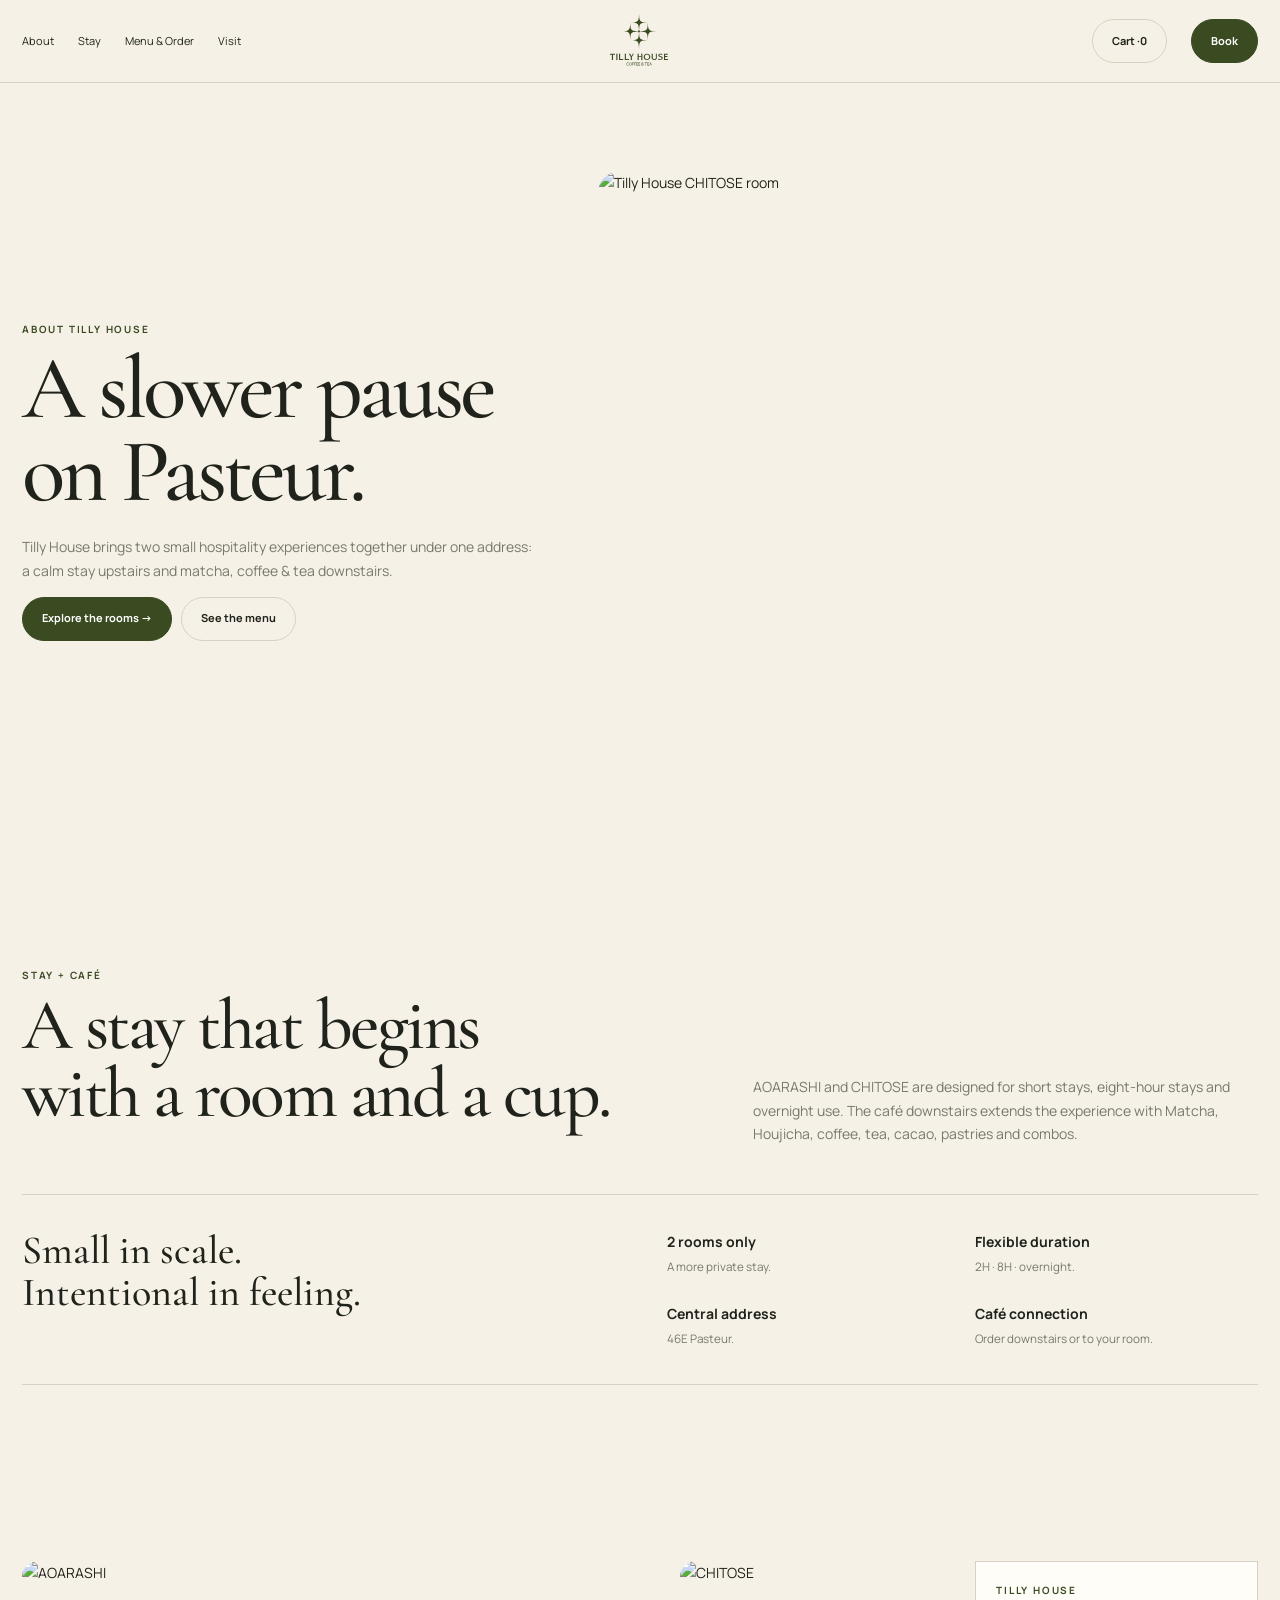
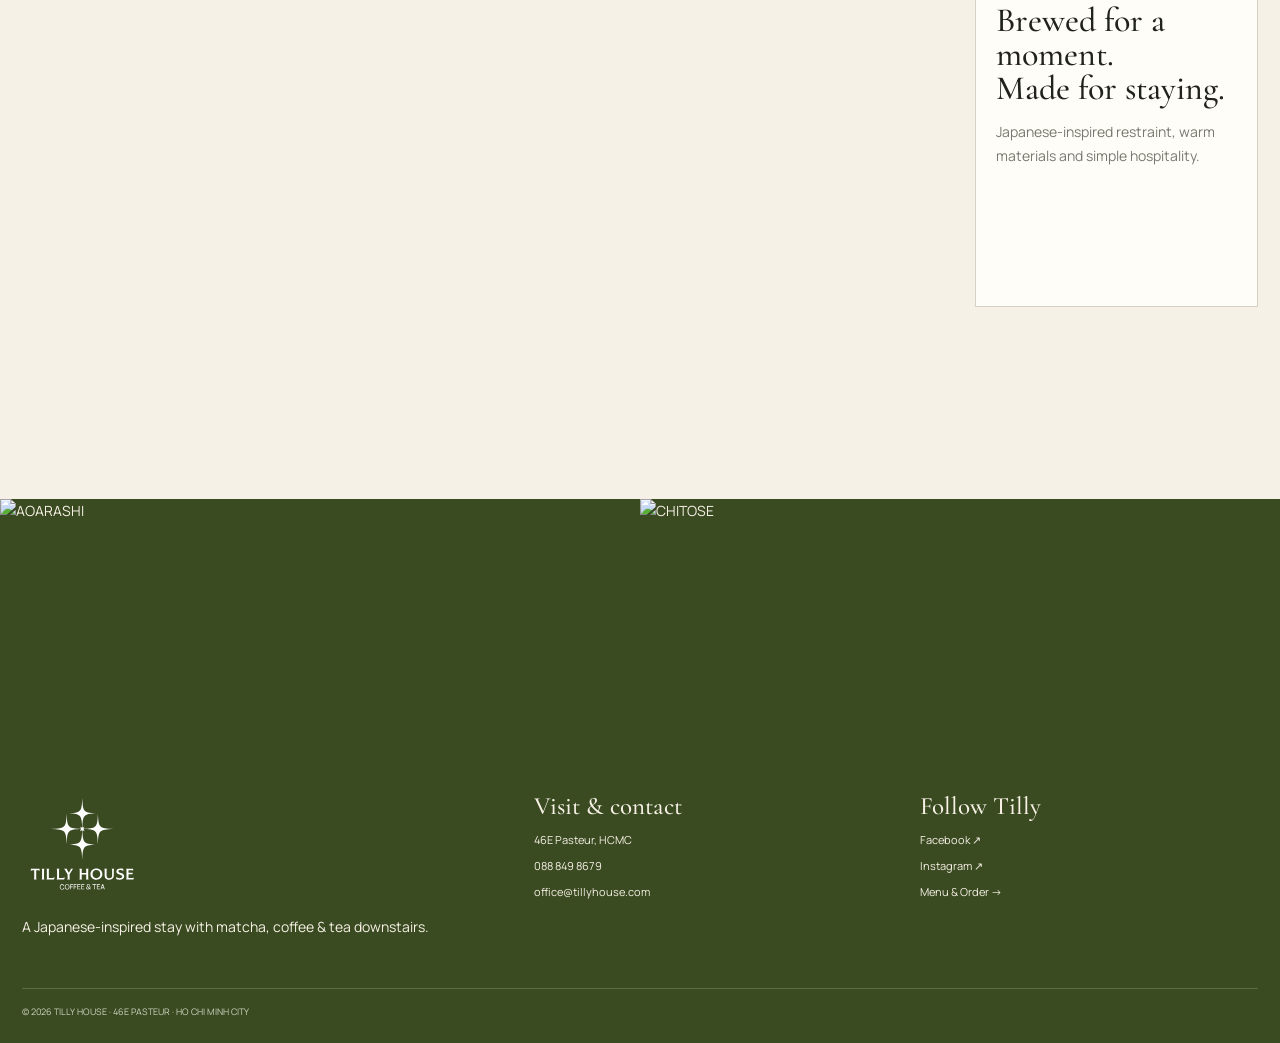
==== about.html @ d951f820 "Add About page" ====
<!doctype html><html lang="en"><head><meta charset="utf-8"><meta name="viewport" content="width=device-width,initial-scale=1"><title>About — Tilly House</title><meta name="description" content="About Tilly House, a two-room stay with matcha, coffee and tea at 46E Pasteur, Ho Chi Minh City."><link rel="stylesheet" href="/styles.css"><script defer src="/shell.js"></script><script defer src="/app.js"></script></head><body><main><section class="page-section"><div class="container page-hero"><div class="page-copy"><div class="eyebrow">About Tilly House</div><h1 class="display">A slower pause<br>on Pasteur.</h1><p class="muted">Tilly House brings two small hospitality experiences together under one address: a calm stay upstairs and matcha, coffee & tea downstairs.</p><div class="actions"><a class="btn" href="/stay">Explore the rooms →</a><a class="btn ghost" href="/menu">See the menu</a></div></div><img class="page-image" src="https://static.wixstatic.com/media/dda805_622a36ee95bb4ed0938bbeca14147a1e~mv2.jpg/v1/fill/w_1600,h_1192,al_c,q_90,enc_auto/TH_TheMoon_01.jpg" alt="Tilly House CHITOSE room"></div></section><section class="page-section"><div class="container"><div class="section-head"><div><div class="eyebrow">Stay + Café</div><h2 class="h2">A stay that begins<br>with a room and a cup.</h2></div><p class="muted">AOARASHI and CHITOSE are designed for short stays, eight-hour stays and overnight use. The café downstairs extends the experience with Matcha, Houjicha, coffee, tea, cacao, pastries and combos.</p></div><div class="concept-strip"><div class="concept-quote">Small in scale.<br>Intentional in feeling.</div><div class="facts"><div><b>2 rooms only</b><small>A more private stay.</small></div><div><b>Flexible duration</b><small>2H · 8H · overnight.</small></div><div><b>Central address</b><small>46E Pasteur.</small></div><div><b>Café connection</b><small>Order downstairs or to your room.</small></div></div></div></div></section><section class="page-section"><div class="container gallery"><img src="https://static.wixstatic.com/media/dda805_2f60b7f9de6e4be98118eeb10ded06f4~mv2.png/v1/crop/x_121,y_0,w_932,h_898/fill/w_1200,h_1156,al_c,q_90,enc_auto/Artboard%20212x.png" alt="AOARASHI"><img src="https://static.wixstatic.com/media/dda805_622a36ee95bb4ed0938bbeca14147a1e~mv2.jpg/v1/fill/w_1600,h_1192,al_c,q_90,enc_auto/TH_TheMoon_01.jpg" alt="CHITOSE"><div class="menu-note"><div class="eyebrow">Tilly House</div><h3 class="h3">Brewed for a moment.<br>Made for staying.</h3><p class="muted">Japanese-inspired restraint, warm materials and simple hospitality.</p></div></div></section></main></body></html>
---- styles.css ----
@import url('https://fonts.googleapis.com/css2?family=Cormorant+Garamond:wght@400;500;600&family=Manrope:wght@400;500;600;700&display=swap');
:root{--green:#3A4A21;--green2:#69764c;--cream:#f6f1e7;--paper:#fffdf8;--sand:#ebe3d6;--ink:#20231b;--muted:#77786f;--line:#d8d0c4;--serif:'Cormorant Garamond',Georgia,serif;--sans:'Manrope',Arial,sans-serif;--radius:22px;--max:1280px}*{box-sizing:border-box}html{scroll-behavior:smooth}body{margin:0;background:var(--cream);color:var(--ink);font:14px/1.7 var(--sans);-webkit-font-smoothing:antialiased}a{color:inherit;text-decoration:none}button,input,select,textarea{font:inherit}img{max-width:100%;display:block}.container{width:min(var(--max),calc(100% - 44px));margin:auto}.serif{font-family:var(--serif)}.eyebrow{font-size:10px;letter-spacing:.18em;text-transform:uppercase;color:var(--green);font-weight:700}.muted{color:var(--muted)}.display{font:500 clamp(56px,7vw,104px)/.92 var(--serif);letter-spacing:-.045em;margin:10px 0 22px}.h2{font:500 clamp(46px,5.6vw,78px)/.95 var(--serif);letter-spacing:-.035em;margin:8px 0 18px}.h3{font:500 34px/1 var(--serif);margin:5px 0 12px}.btn{display:inline-flex;align-items:center;justify-content:center;min-height:44px;padding:0 19px;border-radius:999px;border:1px solid var(--green);background:var(--green);color:#fff;font-size:11px;font-weight:700;cursor:pointer;transition:.2s}.btn:hover{transform:translateY(-1px);opacity:.92}.btn.ghost{background:transparent;color:var(--ink);border-color:var(--line)}.btn.light{background:#fff;color:var(--green);border-color:#fff}.actions{display:flex;gap:9px;flex-wrap:wrap}.site-header{position:sticky;top:0;z-index:50;background:rgba(246,241,231,.93);backdrop-filter:blur(16px);border-bottom:1px solid var(--line)}.nav{height:82px;display:grid;grid-template-columns:1fr auto 1fr;align-items:center}.nav-links,.nav-actions{display:flex;gap:24px;align-items:center}.nav-actions{justify-content:flex-end}.nav-links a{font-size:11px}.brand img{height:62px;width:auto}.mobile-toggle{display:none;background:none;border:0;font-size:22px}.mobile-panel{display:none}.page-section{padding:88px 0}.hero{padding:34px 0 92px}.hero-grid,.two-col,.room-row,.page-hero,.visit-grid{display:grid;grid-template-columns:.88fr 1.12fr;gap:58px;align-items:center}.hero-copy p,.page-copy p{max-width:540px}.hero-image,.room-image,.page-image{width:100%;height:620px;object-fit:cover;border-radius:var(--radius)}.statline{display:flex;gap:28px;border-top:1px solid var(--line);margin-top:30px;padding-top:18px}.statline b{display:block;font:600 28px var(--serif)}.statline small{color:var(--muted)}.section-head{display:grid;grid-template-columns:1fr .75fr;gap:58px;align-items:end;margin-bottom:48px}.section-head p{margin:0;max-width:500px}.concept-strip{display:grid;grid-template-columns:1fr 1fr;gap:54px;border-block:1px solid var(--line);padding:35px 0}.concept-quote{font:500 40px/1.04 var(--serif)}.facts{display:grid;grid-template-columns:1fr 1fr;gap:24px}.facts b{display:block}.facts small{color:var(--muted)}.room-row{grid-template-columns:1.16fr .84fr;margin-bottom:100px}.room-row.reverse{grid-template-columns:.84fr 1.16fr}.room-row.reverse .room-image{order:2}.room-title{font:500 clamp(54px,6vw,86px)/.9 var(--serif);margin:5px 0 4px}.jp{font:500 25px var(--serif);color:#8a6e58}.chips{display:flex;flex-wrap:wrap;gap:8px;margin:18px 0}.chip{padding:7px 10px;border:1px solid var(--line);border-radius:999px;font-size:9px}.prices{margin:20px 0}.price{display:grid;grid-template-columns:1fr auto;align-items:end;padding:11px 0;border-bottom:1px solid var(--line)}.price:first-child{border-top:1px solid var(--ink)}.price b{font:600 27px var(--serif)}.band{background:var(--sand);padding:88px 0}.cafe-band{display:grid;grid-template-columns:1.15fr .85fr;gap:58px;align-items:center}.cafe-band img{height:500px;width:100%;object-fit:cover;border-radius:var(--radius)}.gallery{display:grid;grid-template-columns:1.6fr .7fr .7fr;gap:12px}.gallery img{height:370px;width:100%;object-fit:cover;border-radius:16px}.amenities{display:grid;grid-template-columns:repeat(4,1fr);border-top:1px solid var(--line);border-left:1px solid var(--line)}.amenity{padding:24px;border-right:1px solid var(--line);border-bottom:1px solid var(--line)}.amenity b{display:block;font:500 22px var(--serif);margin-bottom:5px}.menu-hero{padding-bottom:45px}.menu-wrap{display:grid;grid-template-columns:210px 1fr;gap:34px;align-items:start}.menu-cats{position:sticky;top:110px;display:grid}.menu-cats button{padding:12px 0;text-align:left;border:0;border-bottom:1px solid var(--line);background:none;cursor:pointer;color:var(--muted)}.menu-cats button.active{color:var(--green);font-weight:700}.menu-grid{display:grid;grid-template-columns:repeat(2,1fr);border-top:1px solid var(--line);border-left:1px solid var(--line)}.menu-item{padding:18px;min-height:190px;border-right:1px solid var(--line);border-bottom:1px solid var(--line);display:flex;flex-direction:column;background:rgba(255,253,248,.35)}.menu-item:hover{background:var(--paper)}.menu-item h3{font-size:13px;margin:10px 0 0}.menu-item .en{font-size:11px;color:var(--muted)}.menu-item-foot{display:flex;align-items:end;justify-content:space-between;margin-top:auto;gap:16px}.menu-item-foot b{font:600 25px var(--serif)}.round-add{width:36px;height:36px;border:0;border-radius:50%;background:var(--green);color:#fff;font-size:18px;cursor:pointer}.menu-note{padding:20px;border:1px solid var(--line);margin-bottom:24px;background:var(--paper)}.booking-grid{display:grid;grid-template-columns:.8fr 1.2fr;gap:60px;align-items:start}.booking-rates{position:sticky;top:110px}.booking-form{display:grid;grid-template-columns:1fr 1fr;gap:12px;background:var(--paper);padding:26px;border-radius:20px;border:1px solid var(--line)}.field{width:100%;min-height:48px;padding:11px 12px;border:1px solid var(--line);background:#fff;outline:none}.field:focus{border-color:var(--green)}textarea.field{min-height:110px;resize:vertical}.span2{grid-column:1/-1}.summary-box{grid-column:1/-1;padding:16px;background:var(--sand);font-size:12px}.map{width:100%;height:500px;border:0;border-radius:var(--radius)}.contact-list{display:grid;margin-top:26px}.contact-list a,.contact-list div{padding:12px 0;border-top:1px solid var(--line)}.drawer-overlay{position:fixed;inset:0;background:rgba(13,17,10,.52);z-index:80;opacity:0;pointer-events:none;transition:.2s}.drawer-overlay.show{opacity:1;pointer-events:auto}.drawer{position:fixed;right:-470px;top:0;width:min(455px,100%);height:100dvh;background:var(--paper);z-index:90;padding:24px;transition:.22s;overflow:auto}.drawer.show{right:0}.drawer-head,.modal-head{display:flex;justify-content:space-between;gap:18px;align-items:flex-start}.icon-btn{width:38px;height:38px;border-radius:50%;border:1px solid var(--line);background:none;cursor:pointer}.cart-row{padding:13px 0;border-bottom:1px solid var(--line)}.cart-row small{display:block;color:var(--muted)}.cart-total{padding:15px;background:var(--sand);margin:18px 0}.modal{position:fixed;left:50%;top:50%;transform:translate(-50%,-47%);width:min(650px,calc(100% - 28px));max-height:90dvh;overflow:auto;background:var(--paper);z-index:95;padding:25px;border-radius:20px;opacity:0;pointer-events:none;transition:.2s}.modal.show{opacity:1;pointer-events:auto;transform:translate(-50%,-50%)}.option-title{font-size:10px;letter-spacing:.12em;text-transform:uppercase;font-weight:700;margin-top:20px}.option-list{display:flex;gap:7px;flex-wrap:wrap}.option{padding:8px 11px;border:1px solid var(--line);background:transparent;border-radius:999px;font-size:10px;cursor:pointer}.option.active{background:var(--green);color:#fff;border-color:var(--green)}.qty{display:flex;align-items:center;gap:12px;margin:18px 0}.qty button{width:34px;height:34px;border:1px solid var(--line);background:none;border-radius:50%}.site-footer{background:var(--green);color:#f7f1e6;margin-top:80px}.footer-photos{height:240px;display:grid;grid-template-columns:1fr 1fr}.footer-photos img{width:100%;height:100%;object-fit:cover}.footer-main{padding:52px 0 24px}.footer-grid{display:grid;grid-template-columns:1.1fr .8fr .8fr;gap:48px}.footer-logo{height:110px;filter:brightness(0) invert(1)}.footer-title{font:500 25px var(--serif);margin-bottom:10px}.footer-links{display:grid;gap:7px;font-size:11px}.footer-bottom{border-top:1px solid rgba(255,255,255,.18);margin-top:35px;padding-top:15px;font-size:9px;color:#cfd5c1}.mobile-bar{display:none}
@media(max-width:900px){.nav-links{display:none}.mobile-toggle{display:inline-block}.nav{grid-template-columns:auto 1fr auto}.brand{justify-self:center}.nav-actions .ghost{display:none}.mobile-panel.open{display:grid;position:absolute;top:82px;left:0;right:0;background:var(--cream);padding:18px 22px;border-bottom:1px solid var(--line);gap:10px}.hero-grid,.two-col,.room-row,.room-row.reverse,.page-hero,.visit-grid,.section-head,.concept-strip,.cafe-band,.booking-grid{grid-template-columns:1fr}.room-row.reverse .room-image{order:0}.hero-image,.room-image,.page-image{height:520px}.gallery{grid-template-columns:1fr 1fr}.gallery img:first-child{grid-column:1/-1}.amenities{grid-template-columns:repeat(2,1fr)}.menu-wrap{grid-template-columns:1fr}.menu-cats{position:sticky;top:82px;z-index:20;display:flex;overflow:auto;background:var(--cream);padding:8px 0}.menu-cats button{white-space:nowrap;padding:10px 13px;border:1px solid var(--line);border-radius:999px;margin-right:7px}.booking-rates{position:static}.footer-grid{grid-template-columns:1fr 1fr}.footer-grid>div:first-child{grid-column:1/-1}}
@media(max-width:600px){.container{width:calc(100% - 28px)}.nav{height:72px}.brand img{height:52px}.mobile-panel.open{top:72px}.page-section{padding:64px 0}.hero{padding:24px 0 64px}.display{font-size:60px}.h2{font-size:52px}.hero-image,.room-image,.page-image{height:390px}.statline{gap:14px;overflow:auto}.concept-quote{font-size:34px}.facts{grid-template-columns:1fr}.room-row{margin-bottom:70px;gap:28px}.room-title{font-size:58px}.amenities{grid-template-columns:1fr}.gallery{grid-template-columns:1fr}.gallery img,.gallery img:first-child{grid-column:auto;height:310px}.menu-grid{grid-template-columns:1fr}.booking-form{grid-template-columns:1fr;padding:18px}.span2,.summary-box{grid-column:auto}.map{height:360px}.footer-photos{height:190px}.footer-grid{grid-template-columns:1fr}.footer-grid>div:first-child{grid-column:auto}.footer-logo{height:92px}.mobile-bar{display:grid;grid-template-columns:1fr 1fr;gap:7px;position:fixed;left:9px;right:9px;bottom:9px;z-index:60}.site-footer{padding-bottom:65px}}
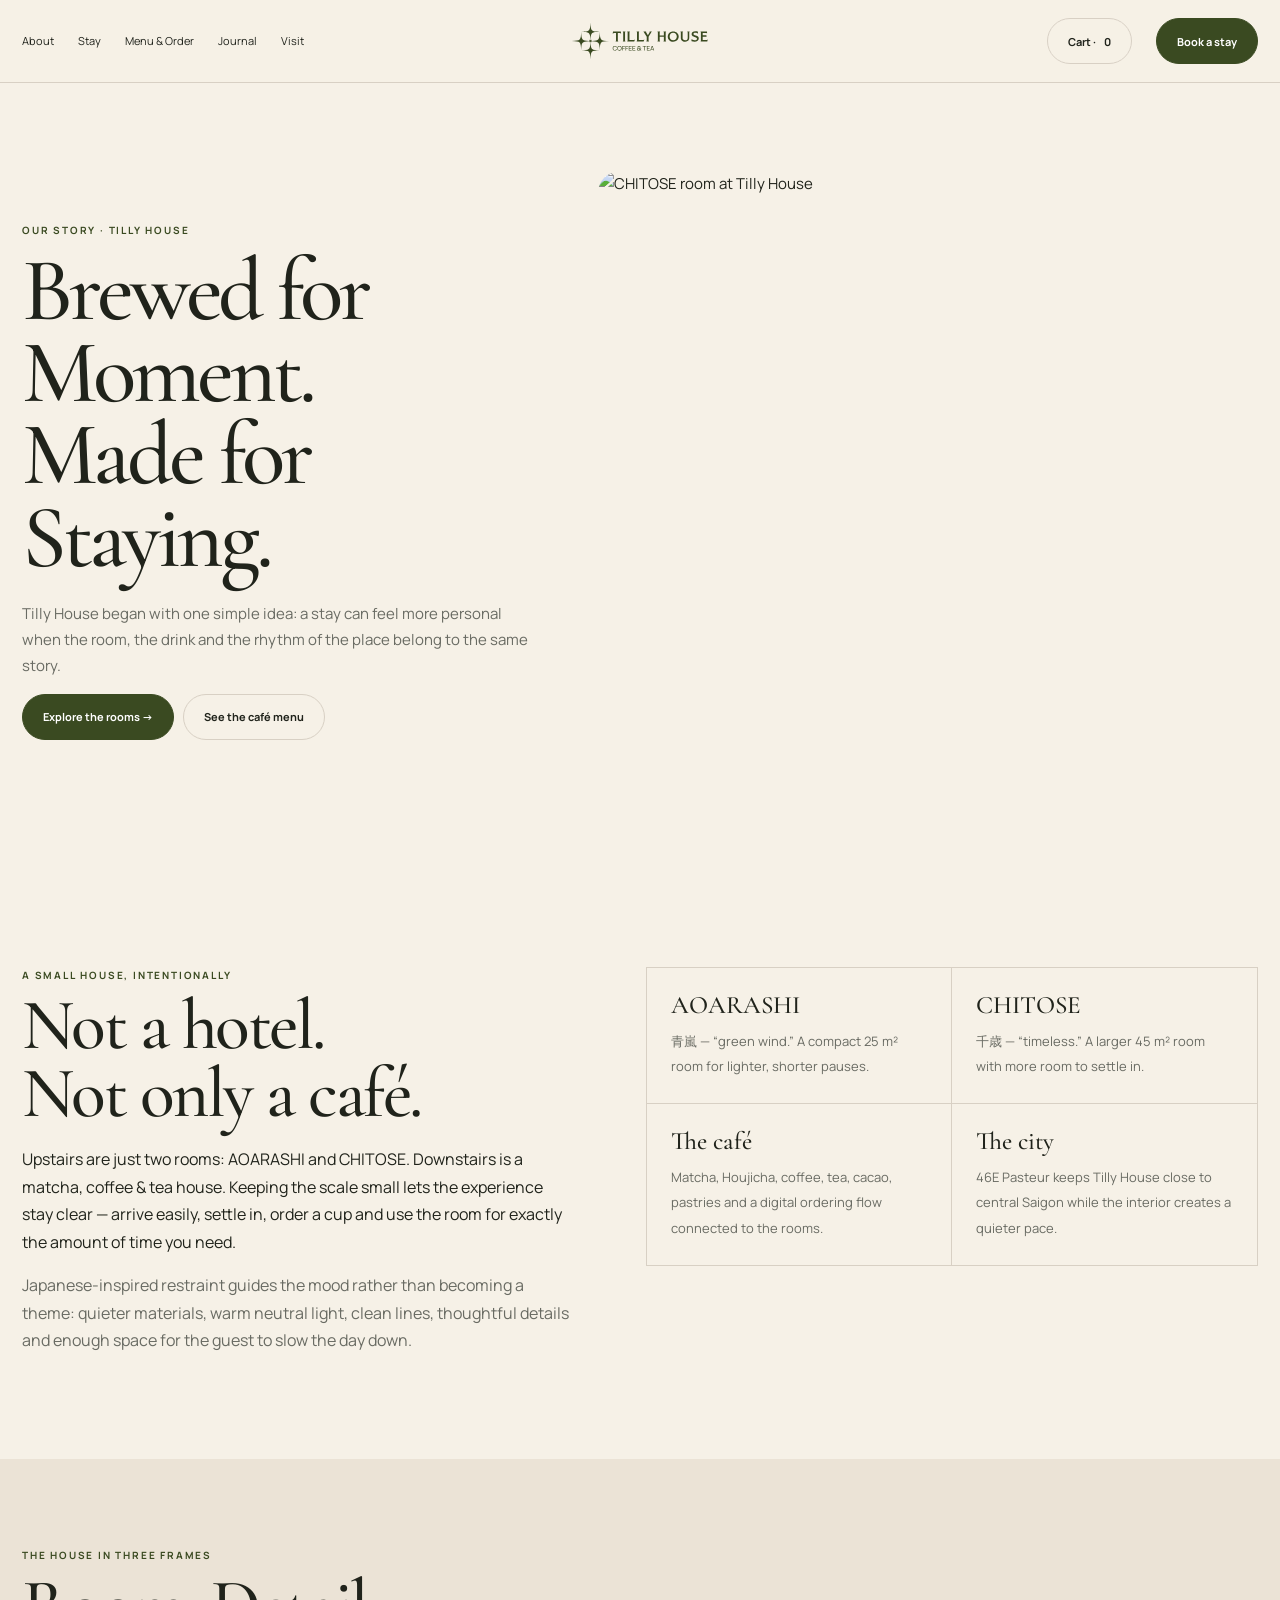
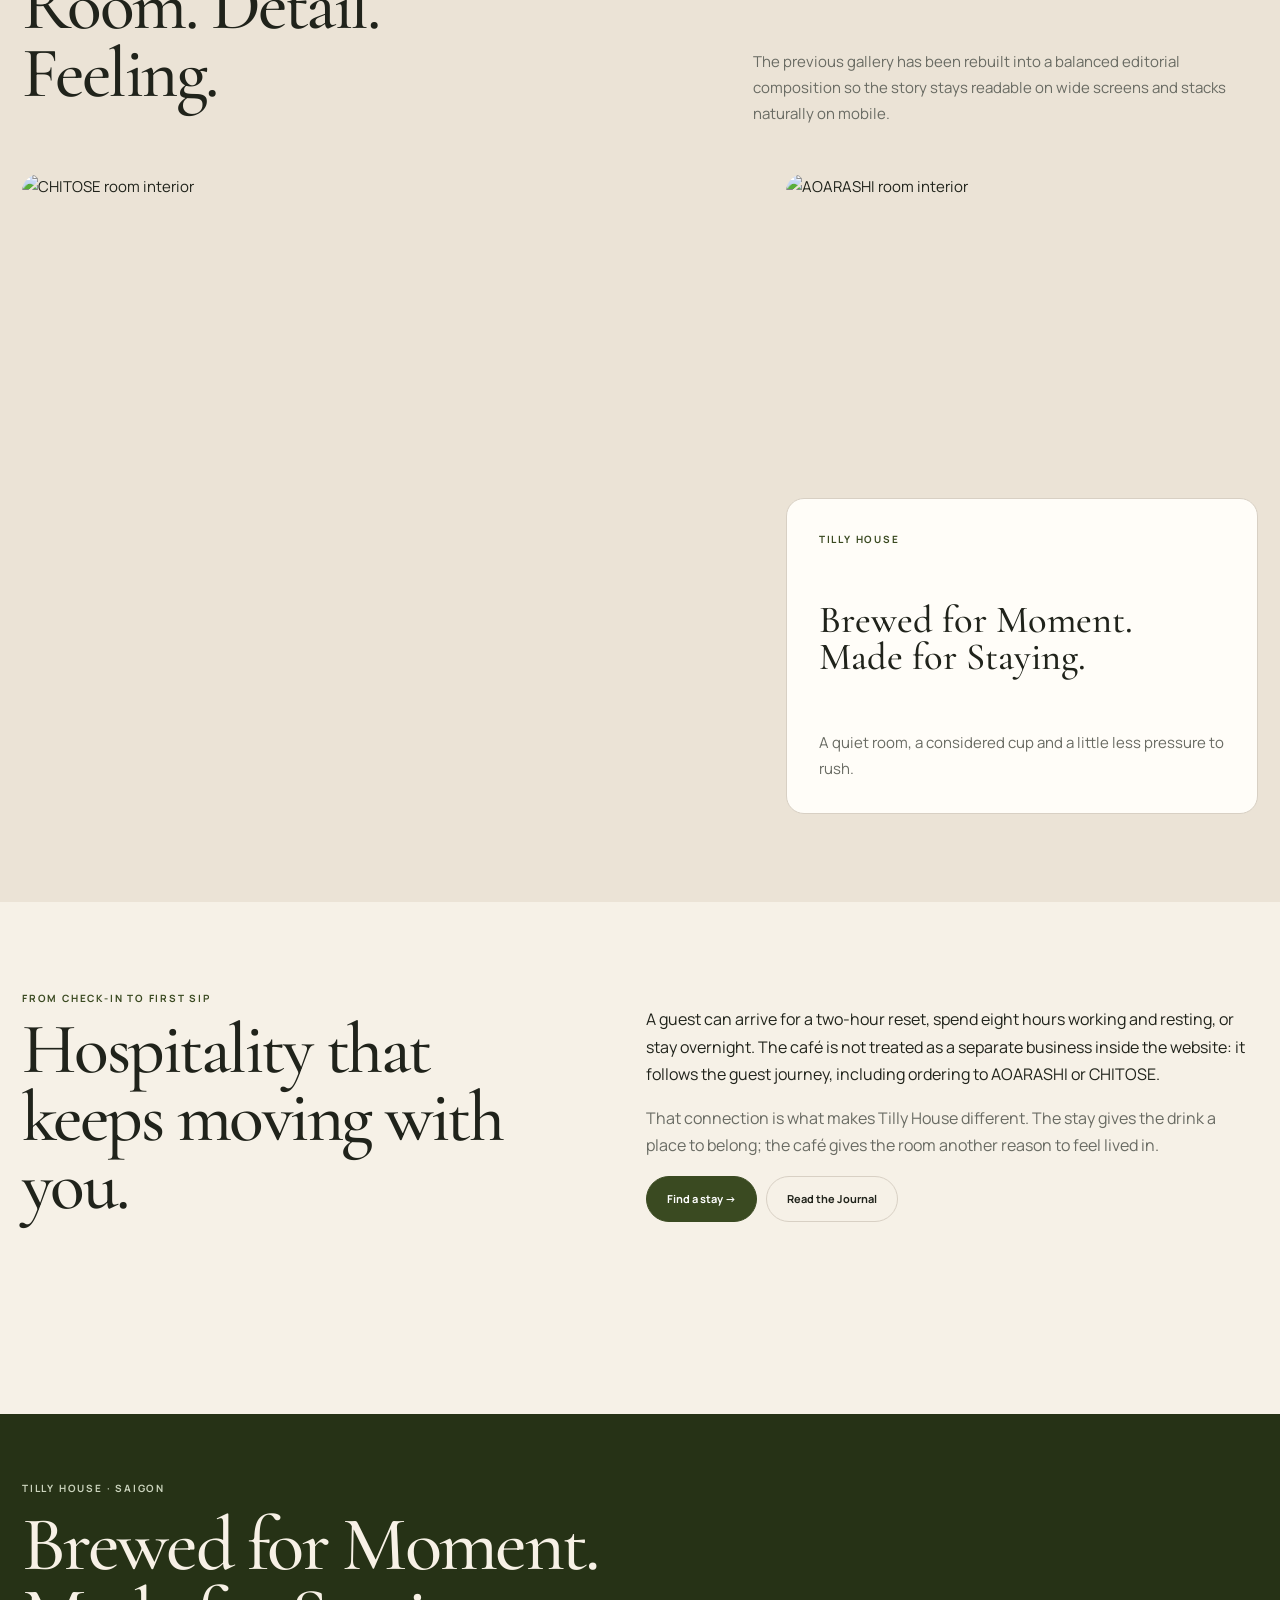
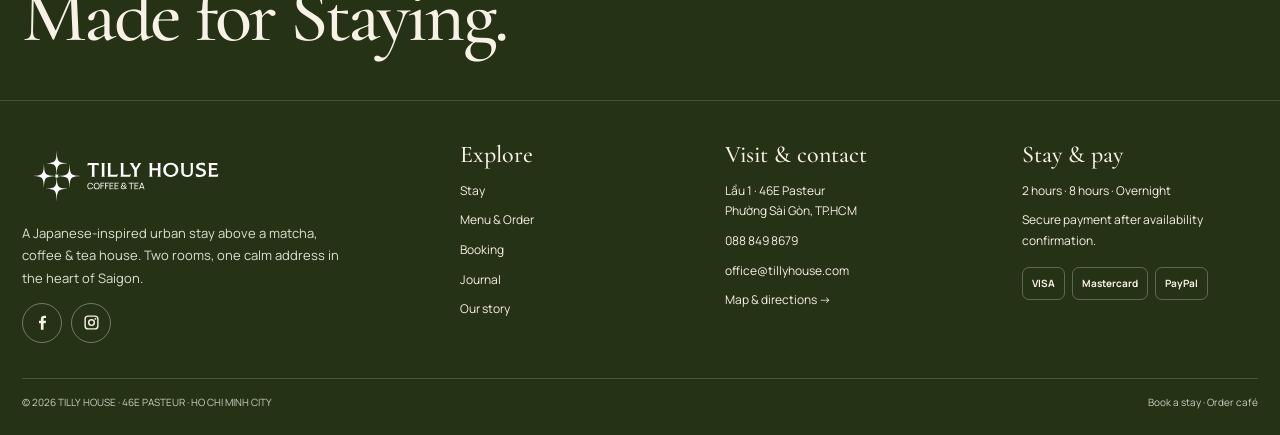
==== commit 3a1e58e7: "Fix About layout and expand Tilly House brand story" ====
--- a/about.html
+++ b/about.html
@@ -1 +1,6 @@
-<!doctype html><html lang="en"><head><meta charset="utf-8"><meta name="viewport" content="width=device-width,initial-scale=1"><title>About — Tilly House</title><meta name="description" content="About Tilly House, a two-room stay with matcha, coffee and tea at 46E Pasteur, Ho Chi Minh City."><link rel="stylesheet" href="/styles.css"><script defer src="/shell.js"></script><script defer src="/app.js"></script></head><body><main><section class="page-section"><div class="container page-hero"><div class="page-copy"><div class="eyebrow">About Tilly House</div><h1 class="display">A slower pause<br>on Pasteur.</h1><p class="muted">Tilly House brings two small hospitality experiences together under one address: a calm stay upstairs and matcha, coffee & tea downstairs.</p><div class="actions"><a class="btn" href="/stay">Explore the rooms →</a><a class="btn ghost" href="/menu">See the menu</a></div></div><img class="page-image" src="https://static.wixstatic.com/media/dda805_622a36ee95bb4ed0938bbeca14147a1e~mv2.jpg/v1/fill/w_1600,h_1192,al_c,q_90,enc_auto/TH_TheMoon_01.jpg" alt="Tilly House CHITOSE room"></div></section><section class="page-section"><div class="container"><div class="section-head"><div><div class="eyebrow">Stay + Café</div><h2 class="h2">A stay that begins<br>with a room and a cup.</h2></div><p class="muted">AOARASHI and CHITOSE are designed for short stays, eight-hour stays and overnight use. The café downstairs extends the experience with Matcha, Houjicha, coffee, tea, cacao, pastries and combos.</p></div><div class="concept-strip"><div class="concept-quote">Small in scale.<br>Intentional in feeling.</div><div class="facts"><div><b>2 rooms only</b><small>A more private stay.</small></div><div><b>Flexible duration</b><small>2H · 8H · overnight.</small></div><div><b>Central address</b><small>46E Pasteur.</small></div><div><b>Café connection</b><small>Order downstairs or to your room.</small></div></div></div></div></section><section class="page-section"><div class="container gallery"><img src="https://static.wixstatic.com/media/dda805_2f60b7f9de6e4be98118eeb10ded06f4~mv2.png/v1/crop/x_121,y_0,w_932,h_898/fill/w_1200,h_1156,al_c,q_90,enc_auto/Artboard%20212x.png" alt="AOARASHI"><img src="https://static.wixstatic.com/media/dda805_622a36ee95bb4ed0938bbeca14147a1e~mv2.jpg/v1/fill/w_1600,h_1192,al_c,q_90,enc_auto/TH_TheMoon_01.jpg" alt="CHITOSE"><div class="menu-note"><div class="eyebrow">Tilly House</div><h3 class="h3">Brewed for a moment.<br>Made for staying.</h3><p class="muted">Japanese-inspired restraint, warm materials and simple hospitality.</p></div></div></section></main></body></html>+<!doctype html><html lang="en"><head><meta charset="utf-8"><meta name="viewport" content="width=device-width,initial-scale=1,viewport-fit=cover"><title>Our Story — Tilly House | Stay + Matcha, Coffee & Tea</title><meta name="description" content="Discover the story of Tilly House at 46E Pasteur: two flexible-stay rooms above a Japanese-inspired matcha, coffee and tea house in central Saigon."><link rel="canonical" href="https://tillyhouse.vercel.app/about"><link rel="icon" type="image/svg+xml" href="/favicon.svg"><link rel="stylesheet" href="/styles.css"><link rel="stylesheet" href="/theme.css"><script defer src="/shell.js"></script><script defer src="/app.js"></script></head><body><main>
+<section class="page-section"><div class="container page-hero"><div class="page-copy"><div class="eyebrow">Our Story · Tilly House</div><h1 class="display">Brewed for Moment.<br>Made for Staying.</h1><p class="muted">Tilly House began with one simple idea: a stay can feel more personal when the room, the drink and the rhythm of the place belong to the same story.</p><div class="actions"><a class="btn" href="/stay">Explore the rooms →</a><a class="btn ghost" href="/menu">See the café menu</a></div></div><img class="page-image" src="https://static.wixstatic.com/media/dda805_622a36ee95bb4ed0938bbeca14147a1e~mv2.jpg/v1/fill/w_1600,h_1192,al_c,q_90,enc_auto/TH_TheMoon_01.jpg" alt="CHITOSE room at Tilly House" fetchpriority="high"></div></section>
+<section class="page-section"><div class="container story-grid"><div class="story-copy"><div class="eyebrow">A small house, intentionally</div><h2 class="h2">Not a hotel.<br>Not only a café.</h2><p>Upstairs are just two rooms: AOARASHI and CHITOSE. Downstairs is a matcha, coffee & tea house. Keeping the scale small lets the experience stay clear — arrive easily, settle in, order a cup and use the room for exactly the amount of time you need.</p><p class="muted">Japanese-inspired restraint guides the mood rather than becoming a theme: quieter materials, warm neutral light, clean lines, thoughtful details and enough space for the guest to slow the day down.</p></div><div class="story-points"><div class="story-point"><b>AOARASHI</b><span>青嵐 — “green wind.” A compact 25 m² room for lighter, shorter pauses.</span></div><div class="story-point"><b>CHITOSE</b><span>千歳 — “timeless.” A larger 45 m² room with more room to settle in.</span></div><div class="story-point"><b>The café</b><span>Matcha, Houjicha, coffee, tea, cacao, pastries and a digital ordering flow connected to the rooms.</span></div><div class="story-point"><b>The city</b><span>46E Pasteur keeps Tilly House close to central Saigon while the interior creates a quieter pace.</span></div></div></div></section>
+<section class="band"><div class="container"><div class="section-head"><div><div class="eyebrow">The house in three frames</div><h2 class="h2">Room. Detail.<br>Feeling.</h2></div><p class="muted">The previous gallery has been rebuilt into a balanced editorial composition so the story stays readable on wide screens and stacks naturally on mobile.</p></div><div class="about-collage"><img class="about-main" src="https://static.wixstatic.com/media/dda805_622a36ee95bb4ed0938bbeca14147a1e~mv2.jpg/v1/fill/w_1600,h_1192,al_c,q_90,enc_auto/TH_TheMoon_01.jpg" alt="CHITOSE room interior" loading="lazy"><img class="about-secondary" src="https://static.wixstatic.com/media/dda805_2f60b7f9de6e4be98118eeb10ded06f4~mv2.png/v1/crop/x_121,y_0,w_932,h_898/fill/w_1200,h_1156,al_c,q_90,enc_auto/Artboard%20212x.png" alt="AOARASHI room interior" loading="lazy"><article class="about-quote"><div class="eyebrow">Tilly House</div><h3>Brewed for Moment.<br>Made for Staying.</h3><p class="muted">A quiet room, a considered cup and a little less pressure to rush.</p></article></div></div></section>
+<section class="page-section"><div class="container story-grid"><div><div class="eyebrow">From check-in to first sip</div><h2 class="h2">Hospitality that keeps moving with you.</h2></div><div class="story-copy"><p>A guest can arrive for a two-hour reset, spend eight hours working and resting, or stay overnight. The café is not treated as a separate business inside the website: it follows the guest journey, including ordering to AOARASHI or CHITOSE.</p><p class="muted">That connection is what makes Tilly House different. The stay gives the drink a place to belong; the café gives the room another reason to feel lived in.</p><div class="actions"><a class="btn" href="/booking">Find a stay →</a><a class="btn ghost" href="/blog">Read the Journal</a></div></div></div></section>
+</main></body></html>
--- a/theme.css
+++ b/theme.css
@@ -0,0 +1,26 @@
+/* Tilly House 2026 refinement layer */
+:root{--forest:#3A4A20;--forest-dark:#263216;--milk:#fffdf8;--cream:#f6f1e7;--warm:#ede5d9;--line-soft:#d8d0c4;--text:#20231b;--text-soft:#696b63}
+html{font-size:15px}body{font-size:15px;line-height:1.72}.muted{color:var(--text-soft)}
+/* Header + official mark */
+.site-header{background:rgba(246,241,231,.96)}.brand{display:inline-flex;align-items:center;justify-content:center}.brand img{height:48px;max-width:205px;object-fit:contain}.nav-links a,.footer-links a{transition:opacity .18s,color .18s}.nav-links a:hover{color:var(--forest)}
+/* Unified controls */
+.btn,.icon-btn,.round-add,.qty button,.option,.menu-cats button,.mobile-toggle{box-sizing:border-box;line-height:1;vertical-align:middle}.btn{min-height:46px;padding:0 20px;gap:8px}.icon-btn,.round-add,.qty button{display:inline-flex;align-items:center;justify-content:center;padding:0}.field,input.field,select.field,textarea.field{width:100%;border-radius:0;border:1px solid #cfc5b7;background:#fffdf9;color:var(--text);font:500 15px/1.2 var(--sans);box-shadow:none}.field:not(textarea),input.field,select.field{height:54px;min-height:54px;padding:0 15px}textarea.field{min-height:118px;padding:15px}select.field{appearance:none;-webkit-appearance:none;padding-right:46px;background-image:url("data:image/svg+xml,%3Csvg xmlns='http://www.w3.org/2000/svg' width='16' height='16' viewBox='0 0 24 24' fill='none' stroke='%233A4A20' stroke-width='1.8' stroke-linecap='round' stroke-linejoin='round'%3E%3Cpath d='m6 9 6 6 6-6'/%3E%3C/svg%3E");background-repeat:no-repeat;background-position:right 16px center;background-size:16px}input[type=date].field,input[type=time].field{appearance:none;-webkit-appearance:none}label{display:block;margin-bottom:7px;font-size:12px;font-weight:700;color:#34372f}.booking-form>div{min-width:0}.field:focus{outline:2px solid rgba(58,74,32,.14);outline-offset:1px;border-color:var(--forest)}
+/* Homepage booking search */
+.booking-search{position:relative;z-index:5;margin-top:-44px}.booking-search-inner{background:var(--milk);border:1px solid var(--line-soft);box-shadow:0 18px 55px rgba(43,38,28,.10);padding:22px;border-radius:20px}.booking-search-head{display:flex;justify-content:space-between;align-items:end;gap:24px;margin-bottom:16px}.booking-search-head h2{font:500 31px/1 var(--serif);margin:0}.booking-search-grid{display:grid;grid-template-columns:1.15fr 1fr 1.1fr .9fr auto;gap:8px;align-items:end}.booking-search-grid .btn{height:54px;min-width:145px}.booking-search-grid label{font-size:10px;text-transform:uppercase;letter-spacing:.1em;color:#66685f}.booking-trust{display:flex;gap:22px;flex-wrap:wrap;margin-top:13px;font-size:11px;color:var(--text-soft)}
+/* Narrative + editorial */
+.story-grid{display:grid;grid-template-columns:.95fr 1.05fr;gap:70px;align-items:start}.story-copy{max-width:600px}.story-copy p{font-size:16px}.story-points{display:grid;grid-template-columns:1fr 1fr;border-top:1px solid var(--line-soft);border-left:1px solid var(--line-soft)}.story-point{padding:24px;border-right:1px solid var(--line-soft);border-bottom:1px solid var(--line-soft)}.story-point b{display:block;font:500 25px/1.1 var(--serif);margin-bottom:8px}.story-point span{font-size:13px;color:var(--text-soft)}
+.about-collage{display:grid;grid-template-columns:1.35fr .85fr;grid-template-rows:auto auto;gap:14px;align-items:stretch}.about-collage img{width:100%;object-fit:cover;border-radius:18px}.about-collage .about-main{grid-row:1/3;height:640px}.about-collage .about-secondary{height:310px}.about-quote{height:316px;border:1px solid var(--line-soft);background:var(--milk);border-radius:18px;padding:32px;display:flex;flex-direction:column;justify-content:space-between}.about-quote h3{font:500 clamp(34px,3vw,48px)/.98 var(--serif);margin:0}.about-quote p{margin:0}
+/* Coffee visuals + menu */
+.coffee-feature-grid{display:grid;grid-template-columns:1fr 1fr;gap:18px}.coffee-feature{background:var(--milk);border:1px solid var(--line-soft);border-radius:20px;overflow:hidden}.coffee-feature img{aspect-ratio:1/1;width:100%;object-fit:cover}.coffee-feature-copy{padding:20px 22px 22px}.coffee-feature-copy h3{font:500 31px/1 var(--serif);margin:4px 0 8px}.coffee-feature-copy p{margin:0;color:var(--text-soft);font-size:13px}.menu-grid{gap:12px;border:0}.menu-item{border:1px solid var(--line-soft);border-radius:16px;overflow:hidden;min-height:200px;background:rgba(255,253,248,.58)}.menu-item.has-image{padding:0;display:grid;grid-template-columns:170px 1fr;min-height:170px}.menu-thumb{width:170px;height:100%;min-height:170px;object-fit:cover}.menu-item-body{padding:18px;display:flex;flex-direction:column;min-width:0}.menu-item-body h3{font-size:14px;margin:7px 0 2px}.menu-item .en{font-size:12px}.menu-item-foot{margin-top:auto}.menu-item:not(.has-image) .menu-item-foot{margin-top:auto}.menu-item:not(.has-image){padding:20px}
+/* Booking page */
+.booking-grid{grid-template-columns:.72fr 1.28fr}.booking-form{padding:30px;border-radius:18px;box-shadow:0 16px 48px rgba(43,38,28,.06)}.booking-summary-card{background:var(--forest);color:#fff;border-radius:15px;padding:20px;grid-column:1/-1}.booking-summary-card b{font:500 28px/1 var(--serif)}.payment-choice{grid-column:1/-1;border-top:1px solid var(--line-soft);padding-top:20px}.payment-choice-title{display:flex;justify-content:space-between;gap:15px;align-items:center;margin-bottom:12px}.payment-methods{display:grid;grid-template-columns:1fr 1fr;gap:9px}.payment-method{display:flex;align-items:center;gap:11px;border:1px solid var(--line-soft);background:#fff;padding:14px;border-radius:12px;min-height:58px}.payment-method input{accent-color:var(--forest)}.payment-badges{display:flex;gap:8px;align-items:center;margin-left:auto;font-size:11px;font-weight:700}.payment-note{font-size:11px;color:var(--text-soft);margin:10px 0 0}.secure-mark{display:inline-flex;align-items:center;gap:6px;font-size:10px;color:var(--text-soft)}
+/* Blog */
+.blog-grid{display:grid;grid-template-columns:repeat(3,1fr);gap:18px}.blog-card{border-top:1px solid var(--text);padding-top:18px}.blog-card .blog-meta{font-size:10px;letter-spacing:.12em;text-transform:uppercase;color:var(--forest);font-weight:700}.blog-card h3{font:500 32px/1.02 var(--serif);margin:12px 0}.blog-card p{font-size:13px;color:var(--text-soft)}
+/* Footer */
+.site-footer{background:var(--forest-dark);color:#f7f1e6;margin-top:88px}.footer-top{padding:66px 0 48px;border-bottom:1px solid rgba(255,255,255,.16)}.footer-tagline{font:500 clamp(48px,6vw,82px)/.93 var(--serif);letter-spacing:-.035em;max-width:850px;margin:12px 0 0}.footer-main{padding:42px 0 24px}.footer-grid{grid-template-columns:1.25fr .7fr .8fr .75fr;gap:45px}.footer-logo{height:66px;max-width:230px;filter:brightness(0) invert(1)}.footer-brand-copy{max-width:330px;color:#dce1d3;font-size:13px}.footer-title{font:500 24px/1 var(--serif);margin-bottom:14px}.footer-links{font-size:12px;gap:9px}.footer-links a:hover{color:#fff;opacity:.72}.social-icons{display:flex;gap:9px;margin-top:14px}.social-icon{width:40px;height:40px;border:1px solid rgba(255,255,255,.35);border-radius:50%;display:inline-flex;align-items:center;justify-content:center}.social-icon svg{width:17px;height:17px;fill:currentColor}.footer-payments{display:flex;gap:7px;flex-wrap:wrap;margin-top:15px}.pay-chip{border:1px solid rgba(255,255,255,.26);border-radius:7px;padding:7px 9px;font-size:10px;font-weight:700}.footer-bottom{display:flex;justify-content:space-between;gap:20px;flex-wrap:wrap;color:#c9d0be;font-size:10px}.footer-photos{display:none!important}
+/* Social CTA */
+.social-strip{display:grid;grid-template-columns:1fr auto;gap:30px;align-items:center;border-block:1px solid var(--line-soft);padding:28px 0}.social-strip .social-icons .social-icon{border-color:var(--line-soft);color:var(--forest)}
+/* mobile */
+@media(max-width:1050px){.booking-search-grid{grid-template-columns:1fr 1fr 1fr}.booking-search-grid .btn{grid-column:1/-1}.footer-grid{grid-template-columns:1fr 1fr}.footer-grid>div:first-child{grid-column:1/-1}.blog-grid{grid-template-columns:1fr 1fr}.story-grid{gap:42px}}
+@media(max-width:900px){.brand img{height:44px}.booking-search{margin-top:-20px}.story-grid{grid-template-columns:1fr}.about-collage{grid-template-columns:1fr 1fr}.about-collage .about-main{grid-column:1/-1;grid-row:auto;height:480px}.about-collage .about-secondary,.about-quote{height:320px}.menu-item.has-image{grid-template-columns:145px 1fr}.menu-thumb{width:145px}.payment-methods{grid-template-columns:1fr}.footer-tagline{font-size:58px}}
+@media(max-width:600px){body{font-size:15px}.display{font-size:54px}.h2{font-size:48px}.booking-search{margin-top:0}.booking-search-inner{padding:16px;border-radius:16px}.booking-search-head{display:block}.booking-search-head p{margin-bottom:0}.booking-search-grid{grid-template-columns:1fr 1fr}.booking-search-grid .wide{grid-column:1/-1}.booking-search-grid .btn{grid-column:1/-1}.story-points{grid-template-columns:1fr}.coffee-feature-grid,.blog-grid{grid-template-columns:1fr}.about-collage{grid-template-columns:1fr}.about-collage .about-main,.about-collage .about-secondary{grid-column:auto;height:360px}.about-quote{height:auto;min-height:280px}.menu-item.has-image{grid-template-columns:118px 1fr;min-height:142px}.menu-thumb{width:118px;min-height:142px}.footer-grid{grid-template-columns:1fr}.footer-grid>div:first-child{grid-column:auto}.footer-tagline{font-size:48px}.footer-top{padding:48px 0 36px}.footer-bottom{padding-bottom:5px}.social-strip{grid-template-columns:1fr}.booking-form{padding:16px}.payment-choice-title{display:block}}
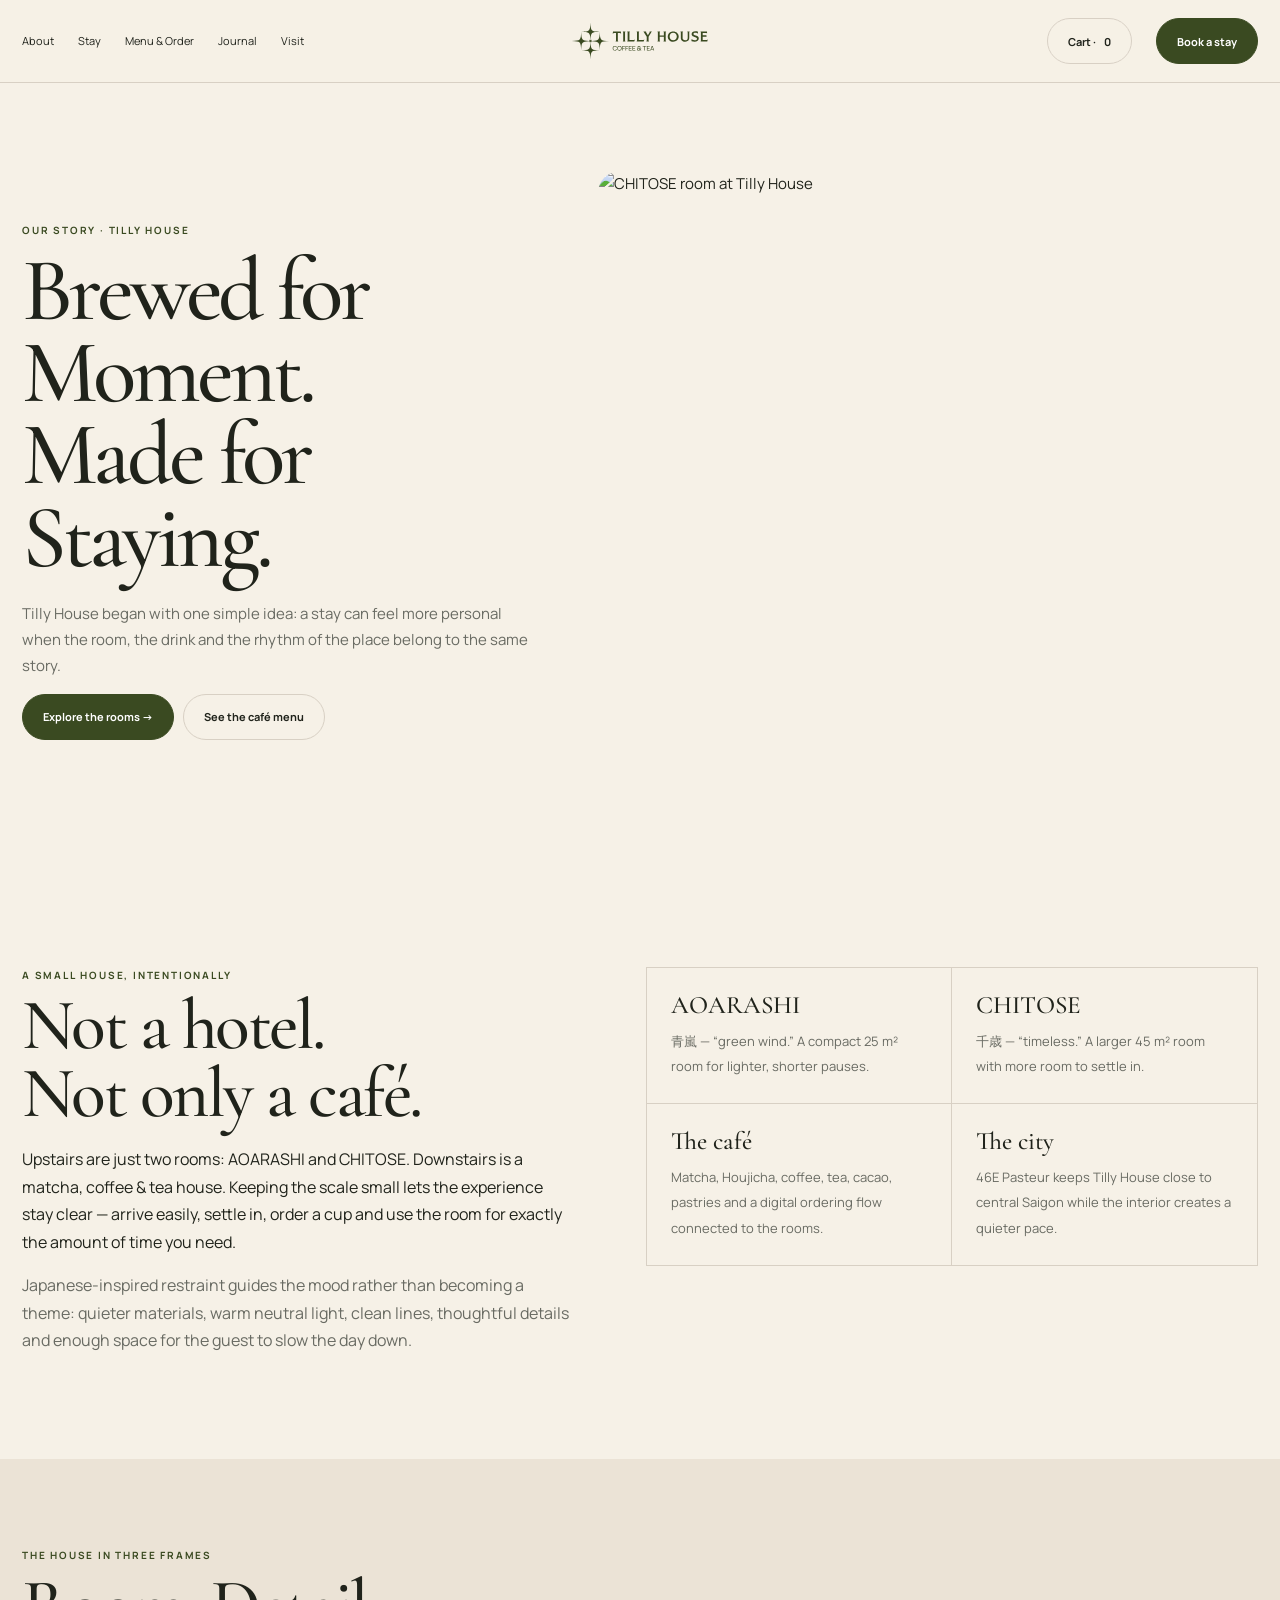
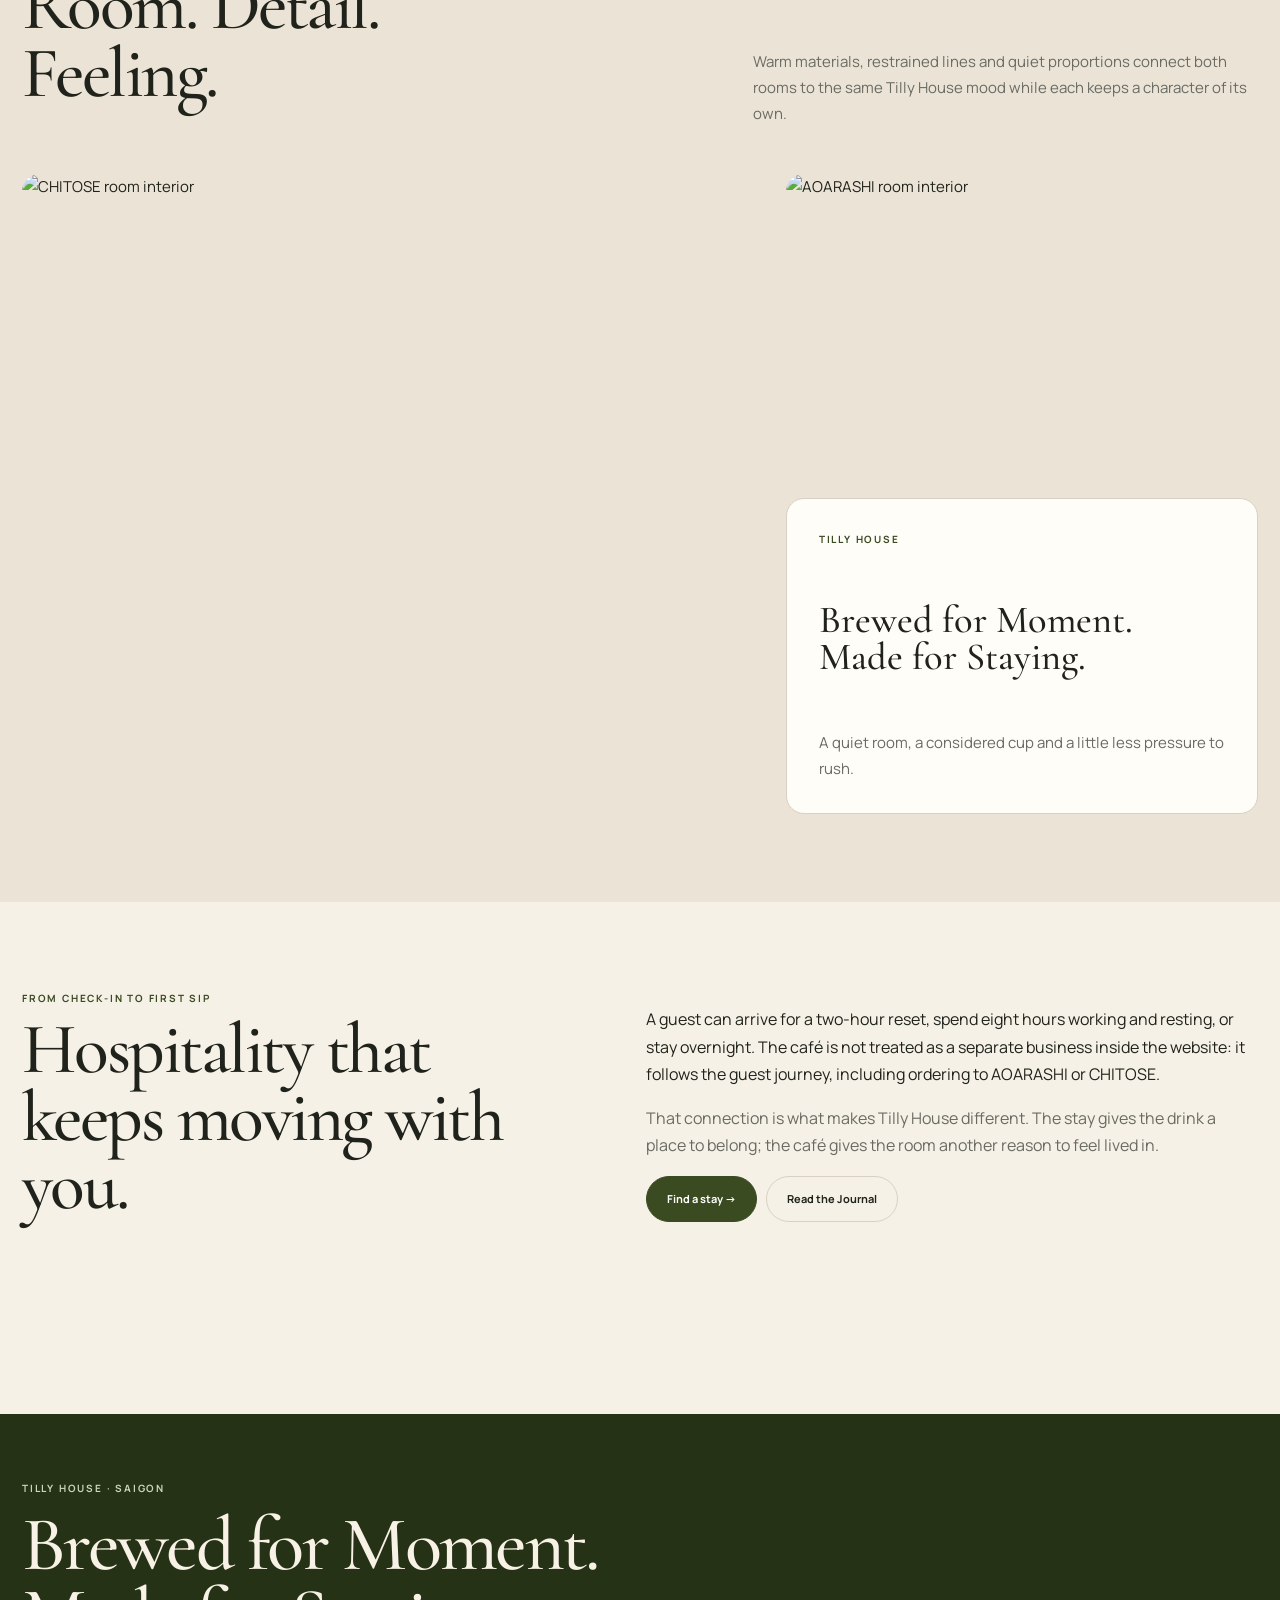
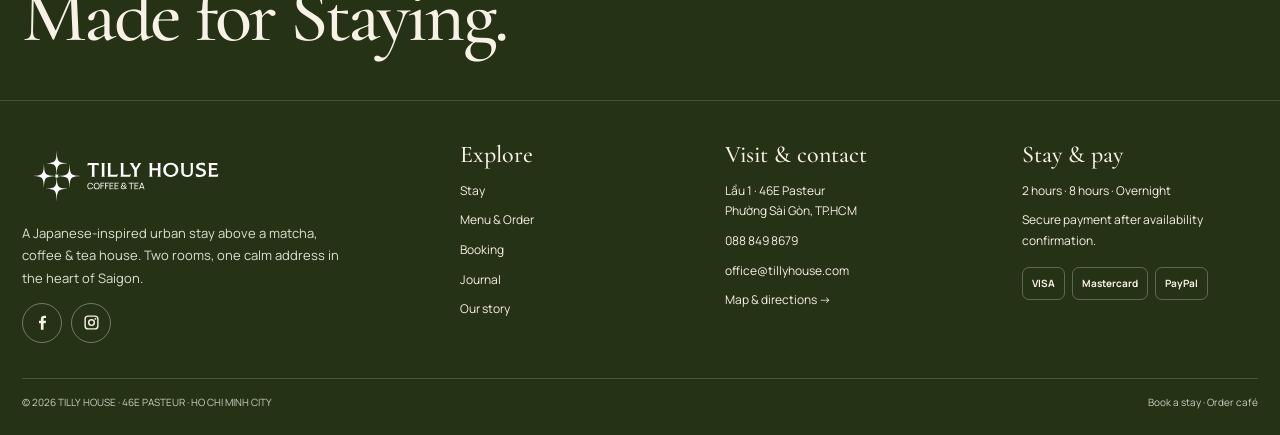
==== commit 8a9d5bf5: "Polish About story copy for production" ====
--- a/about.html
+++ b/about.html
@@ -1,6 +1,6 @@
 <!doctype html><html lang="en"><head><meta charset="utf-8"><meta name="viewport" content="width=device-width,initial-scale=1,viewport-fit=cover"><title>Our Story — Tilly House | Stay + Matcha, Coffee & Tea</title><meta name="description" content="Discover the story of Tilly House at 46E Pasteur: two flexible-stay rooms above a Japanese-inspired matcha, coffee and tea house in central Saigon."><link rel="canonical" href="https://tillyhouse.vercel.app/about"><link rel="icon" type="image/svg+xml" href="/favicon.svg"><link rel="stylesheet" href="/styles.css"><link rel="stylesheet" href="/theme.css"><script defer src="/shell.js"></script><script defer src="/app.js"></script></head><body><main>
 <section class="page-section"><div class="container page-hero"><div class="page-copy"><div class="eyebrow">Our Story · Tilly House</div><h1 class="display">Brewed for Moment.<br>Made for Staying.</h1><p class="muted">Tilly House began with one simple idea: a stay can feel more personal when the room, the drink and the rhythm of the place belong to the same story.</p><div class="actions"><a class="btn" href="/stay">Explore the rooms →</a><a class="btn ghost" href="/menu">See the café menu</a></div></div><img class="page-image" src="https://static.wixstatic.com/media/dda805_622a36ee95bb4ed0938bbeca14147a1e~mv2.jpg/v1/fill/w_1600,h_1192,al_c,q_90,enc_auto/TH_TheMoon_01.jpg" alt="CHITOSE room at Tilly House" fetchpriority="high"></div></section>
 <section class="page-section"><div class="container story-grid"><div class="story-copy"><div class="eyebrow">A small house, intentionally</div><h2 class="h2">Not a hotel.<br>Not only a café.</h2><p>Upstairs are just two rooms: AOARASHI and CHITOSE. Downstairs is a matcha, coffee & tea house. Keeping the scale small lets the experience stay clear — arrive easily, settle in, order a cup and use the room for exactly the amount of time you need.</p><p class="muted">Japanese-inspired restraint guides the mood rather than becoming a theme: quieter materials, warm neutral light, clean lines, thoughtful details and enough space for the guest to slow the day down.</p></div><div class="story-points"><div class="story-point"><b>AOARASHI</b><span>青嵐 — “green wind.” A compact 25 m² room for lighter, shorter pauses.</span></div><div class="story-point"><b>CHITOSE</b><span>千歳 — “timeless.” A larger 45 m² room with more room to settle in.</span></div><div class="story-point"><b>The café</b><span>Matcha, Houjicha, coffee, tea, cacao, pastries and a digital ordering flow connected to the rooms.</span></div><div class="story-point"><b>The city</b><span>46E Pasteur keeps Tilly House close to central Saigon while the interior creates a quieter pace.</span></div></div></div></section>
-<section class="band"><div class="container"><div class="section-head"><div><div class="eyebrow">The house in three frames</div><h2 class="h2">Room. Detail.<br>Feeling.</h2></div><p class="muted">The previous gallery has been rebuilt into a balanced editorial composition so the story stays readable on wide screens and stacks naturally on mobile.</p></div><div class="about-collage"><img class="about-main" src="https://static.wixstatic.com/media/dda805_622a36ee95bb4ed0938bbeca14147a1e~mv2.jpg/v1/fill/w_1600,h_1192,al_c,q_90,enc_auto/TH_TheMoon_01.jpg" alt="CHITOSE room interior" loading="lazy"><img class="about-secondary" src="https://static.wixstatic.com/media/dda805_2f60b7f9de6e4be98118eeb10ded06f4~mv2.png/v1/crop/x_121,y_0,w_932,h_898/fill/w_1200,h_1156,al_c,q_90,enc_auto/Artboard%20212x.png" alt="AOARASHI room interior" loading="lazy"><article class="about-quote"><div class="eyebrow">Tilly House</div><h3>Brewed for Moment.<br>Made for Staying.</h3><p class="muted">A quiet room, a considered cup and a little less pressure to rush.</p></article></div></div></section>
+<section class="band"><div class="container"><div class="section-head"><div><div class="eyebrow">The house in three frames</div><h2 class="h2">Room. Detail.<br>Feeling.</h2></div><p class="muted">Warm materials, restrained lines and quiet proportions connect both rooms to the same Tilly House mood while each keeps a character of its own.</p></div><div class="about-collage"><img class="about-main" src="https://static.wixstatic.com/media/dda805_622a36ee95bb4ed0938bbeca14147a1e~mv2.jpg/v1/fill/w_1600,h_1192,al_c,q_90,enc_auto/TH_TheMoon_01.jpg" alt="CHITOSE room interior" loading="lazy"><img class="about-secondary" src="https://static.wixstatic.com/media/dda805_2f60b7f9de6e4be98118eeb10ded06f4~mv2.png/v1/crop/x_121,y_0,w_932,h_898/fill/w_1200,h_1156,al_c,q_90,enc_auto/Artboard%20212x.png" alt="AOARASHI room interior" loading="lazy"><article class="about-quote"><div class="eyebrow">Tilly House</div><h3>Brewed for Moment.<br>Made for Staying.</h3><p class="muted">A quiet room, a considered cup and a little less pressure to rush.</p></article></div></div></section>
 <section class="page-section"><div class="container story-grid"><div><div class="eyebrow">From check-in to first sip</div><h2 class="h2">Hospitality that keeps moving with you.</h2></div><div class="story-copy"><p>A guest can arrive for a two-hour reset, spend eight hours working and resting, or stay overnight. The café is not treated as a separate business inside the website: it follows the guest journey, including ordering to AOARASHI or CHITOSE.</p><p class="muted">That connection is what makes Tilly House different. The stay gives the drink a place to belong; the café gives the room another reason to feel lived in.</p><div class="actions"><a class="btn" href="/booking">Find a stay →</a><a class="btn ghost" href="/blog">Read the Journal</a></div></div></div></section>
 </main></body></html>
